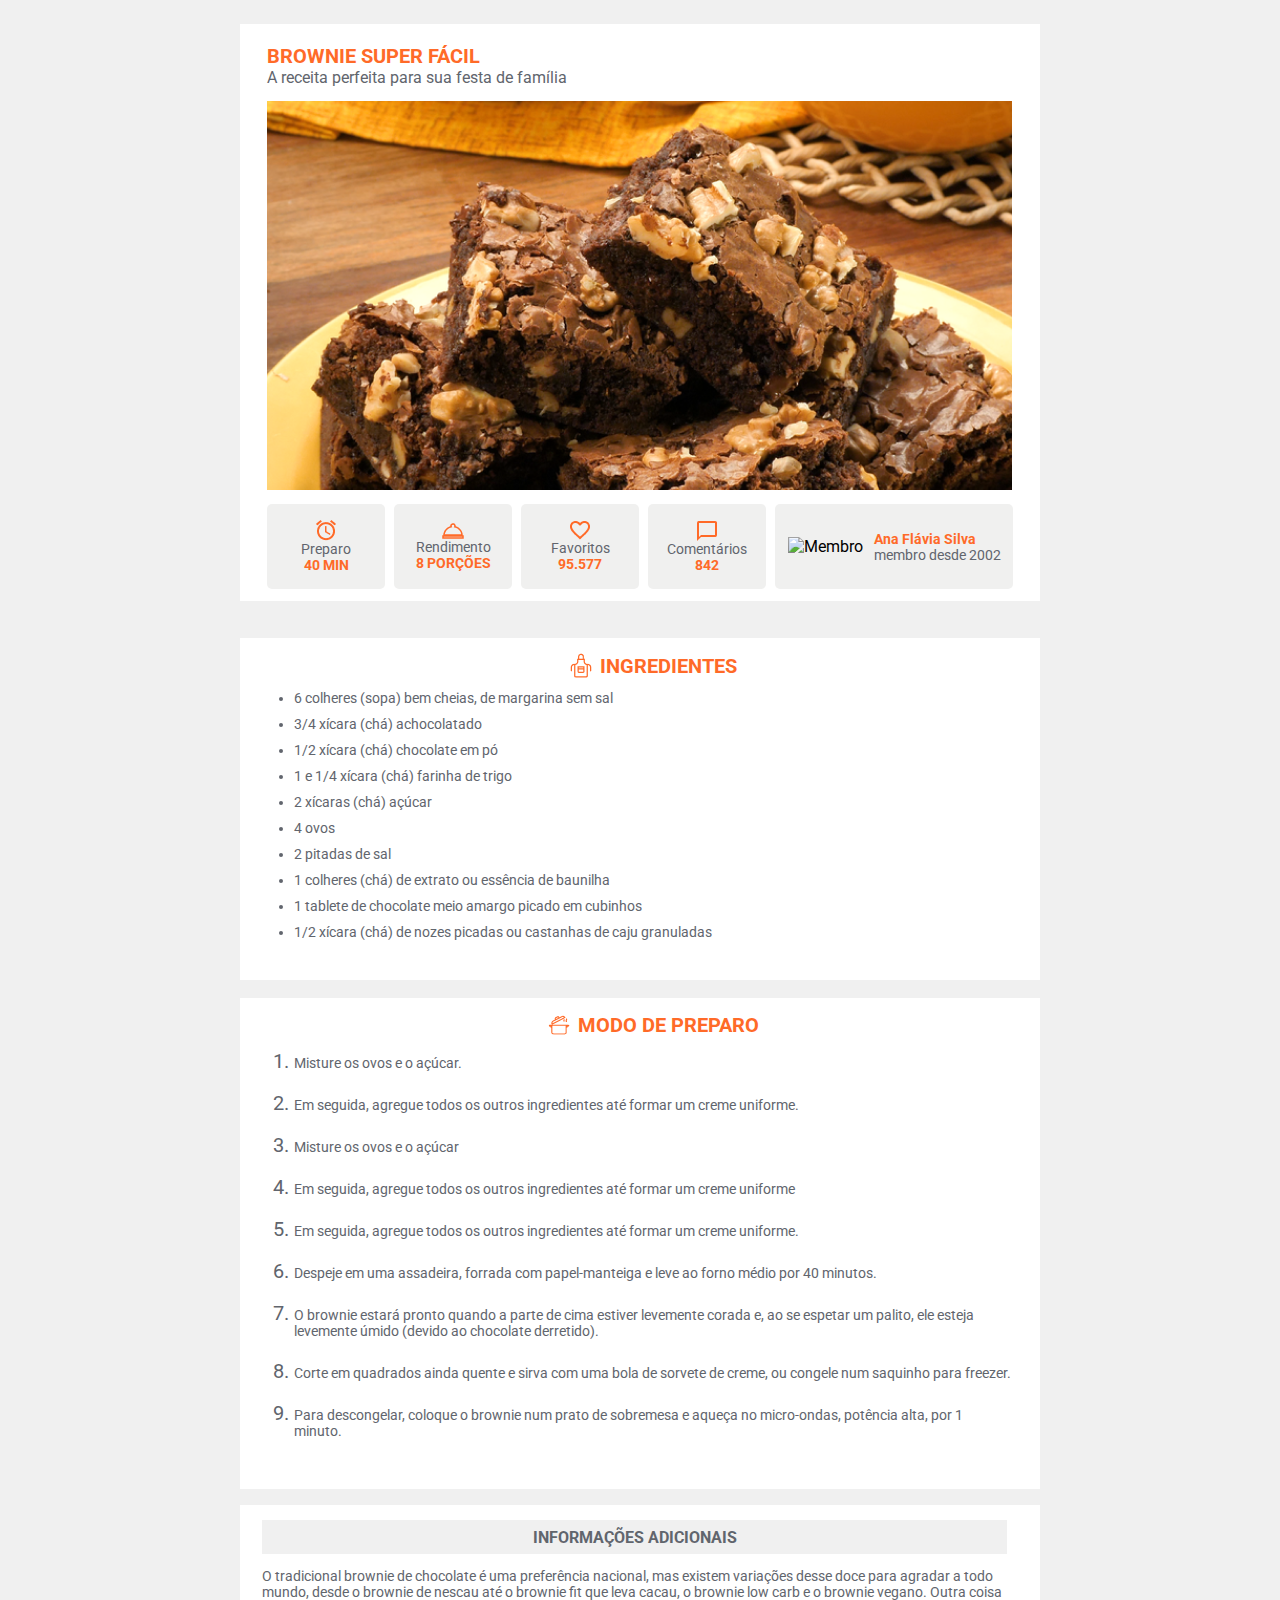
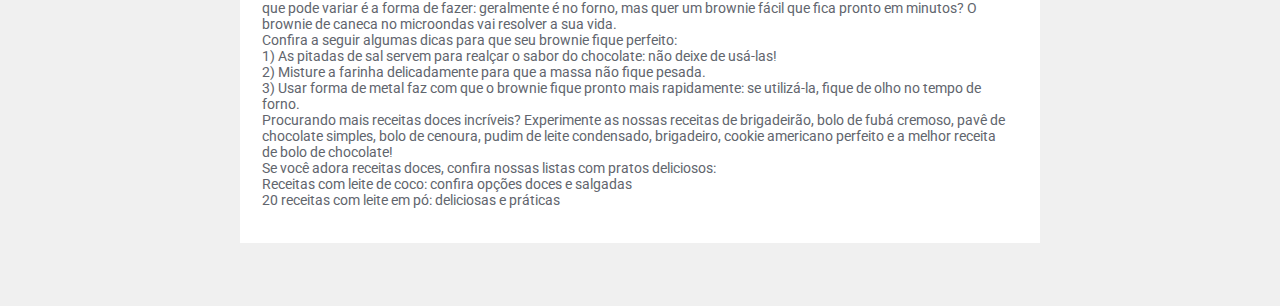
==== index.html @ 853a0790 "'ajustando-para-git'" ====
<!DOCTYPE html>
<html lang="pt-BR">

<head>
    <link href="https://fonts.googleapis.com/css2?family=Roboto:wght@400;700&display=swap" rel="stylesheet">
    <link rel="stylesheet" href="/css/aula-1.css">
</head>

<body id="receita">

    <div class="topo box">

        <div class="titulo">
            <h1 id="title">Brownie Super Fácil</h1>
            <h2 id="subtitulo">A receita perfeita para sua festa de família</h2>
            <img src="/img/Foto-Brownie.png" alt="Brownie">
        </div>

        <div class="topo-linha">

            <div class="alarme-topo-linha mini-box">
                <img src="/img/alarm.png" alt="alarme">
                <span>Preparo<span>40 min</span></span>
            </div>

            <div class="servico-topo-linha mini-box">
                <img src="/img/room_service.png" alt="serviço de quarto">
                <span>Rendimento<span>8 porções</span></span>
            </div>

            <div class="favorito-topo-linha mini-box">
                <img src="/img/favorite_border.png" alt="favorito">
                <span>Favoritos<span>95.577</span></span>
            </div>

            <div class="chat-topo-linha mini-box">
                <img src="/img/chat_bubble_outline.png" alt="Chat">
                <span>Comentários<span>842</span></span>
            </div>

            <div class="membro-topo-linha mini-box-login">
                <img src="/img/foto.png" alt="Membro">
                <span class="nome">Ana Flávia Silva<span class="membro">membro desde 2002</span></span>
            </div>

        </div>
    </div>

    <div class="ingredientes box">
        <div class="titulo-ingredientes">
            <img src="/img/Avental.png" alt="Avental">
            <h3>Ingredientes</h3>
        </div>
        <ul>
            <li>6 colheres (sopa) bem cheias, de margarina sem sal</li>
            <li>3/4 xícara (chá) achocolatado</li>
            <li>1/2 xícara (chá) chocolate em pó</li>
            <li>1 e 1/4 xícara (chá) farinha de trigo</li>
            <li>2 xícaras (chá) açúcar</li>
            <li>4 ovos</li>
            <li>2 pitadas de sal</li>
            <li>1 colheres (chá) de extrato ou essência de baunilha</li>
            <li>1 tablete de chocolate meio amargo picado em cubinhos</li>
            <li>1/2 xícara (chá) de nozes picadas ou castanhas de caju granuladas</li>
        </ul>
    </div>

    <div class="modo-preparo box">
        <div class="titulo-modo-preparo">
            <img src="/img/Panela.png" alt="Avental">
            <h3>Modo de preparo</h3>
        </div>
        <ol>
            <li>Misture os ovos e o açúcar.</li>
            <li>Em seguida, agregue todos os outros ingredientes até formar um creme uniforme.</li>
            <li>Misture os ovos e o açúcar</li>
            <li>Em seguida, agregue todos os outros ingredientes até formar um creme uniforme</li>
            <li>Em seguida, agregue todos os outros ingredientes até formar um creme uniforme.</li>
            <li>Despeje em uma assadeira, forrada com papel-manteiga e leve ao forno médio por 40 minutos.</li>
            <li>O brownie estará pronto quando a parte de cima estiver levemente corada e, ao se espetar um palito, ele
                esteja
                levemente úmido (devido ao chocolate derretido).</li>
            <li>Corte em quadrados ainda quente e sirva com uma bola de sorvete de creme, ou congele num saquinho para
                freezer.</li>
            <li>Para descongelar, coloque o brownie num prato de sobremesa e aqueça no micro-ondas, potência alta, por 1
                minuto.</li>
        </ol>
    </div>


    <div class="info-add box">
        <h3>Informações Adicionais</h3>
        <p>O tradicional brownie de chocolate é uma preferência nacional, mas existem variações desse doce para agradar
            a
            todo mundo, desde o brownie de nescau até o brownie fit que leva cacau, o brownie low carb e o brownie
            vegano.
            Outra coisa que pode variar é a forma de fazer: geralmente é no forno, mas quer um brownie fácil que fica
            pronto
            em minutos? O brownie de caneca no microondas vai resolver a sua vida.
            <br>
            Confira a seguir algumas dicas para que seu brownie fique perfeito:
            <br>
            1) As pitadas de sal servem para realçar o sabor do chocolate: não deixe de usá-las!
            <br>
            2) Misture a farinha delicadamente para que a massa não fique pesada.
            <br>
            3) Usar forma de metal faz com que o brownie fique pronto mais rapidamente: se utilizá-la, fique de olho no
            tempo de forno.
            <br>
            Procurando mais receitas doces incríveis? Experimente as nossas receitas de brigadeirão, bolo de fubá
            cremoso,
            pavê de chocolate simples, bolo de cenoura, pudim de leite condensado, brigadeiro, cookie americano perfeito
            e a
            melhor receita de bolo de chocolate!
            <br>
            Se você adora receitas doces, confira nossas listas com pratos deliciosos:
            <br>
            Receitas com leite de coco: confira opções doces e salgadas
            <br>
            20 receitas com leite em pó: deliciosas e práticas
        </p>
    </div>
</body>
</html>
---- css/aula-1.css ----
body#receita {
    background-color: #F0F0F0;
}

* {
    font-weight: 400;
    box-sizing: border-box;
    font-family: roboto;
}

h1,
h2,
h3 {
    margin: 0;
}

ul,
ol {
    margin: 0;
    padding: 0;
}

.box {
    background-color: #FFFFFF;
    width: 100%;
}

#receita {
    display: flex;
    align-items: center;
    justify-content: center;
    flex-direction: column;
    max-width: 800px;
    margin: 0 auto;
}

.titulo {
    margin-bottom: 10px;
}

.titulo img {
    max-width: 100% !important;
    height: auto;
}

h1#title {
    color: #FF6A28;
    font-weight: 700;
    text-transform: uppercase;
    font-size: 20px;
    font-family: roboto;
}

h2#subtitulo {
    font-size: 16px;
    font-weight: 400;
    color: #61656D;
    font-family: roboto;
    margin-bottom: 14px;
}

.topo {
    padding-top: 20px;
    padding-left: 27px;
    padding-right: 27px;
    padding-bottom: 12px;
    margin-bottom: 37px;
    margin-top: 24px;
}

.topo-linha {
    display: flex;
    align-items: center;
    justify-content: space-between;
    flex-direction: row;
}

.ingredientes,
.modo-preparo {

    padding-left: 54px;
    padding-right: 27px;
    padding-top: 15px;
    padding-bottom: 30px;
}

.mini-box {
    display: flex;
    align-items: center;
    justify-content: center;
    flex-direction: column;
    max-width: 118px;
    width: 100%;
    max-height: 85px;
    height: 85px;
    background-color: #f0f0ef;
    border-radius: 5px;
}

.mini-box-login {
    display: flex;
    align-items: center;
    justify-content: center;
    flex-direction: row;
    max-width: 238px;
    width: 100% !Important;
    max-height: 85px;
    height: 85px;
    background-color: #f0f0ef;
    border-radius: 5px;
}

.mini-box span {
    display: block;
    text-align: -webkit-center;
    font-size: 14px;
    color: #61656D;
}

.membro-topo-linha.mini-box-login span {
    display: block;
    font-size: 14px;
}

.mini-box-login .nome {
    color: #FF6A28;
}

.mini-box-login .membro {
    color: #61656D;
}

.membro-topo-linha.mini-box-login img {
    margin-right: 11px;
}

.titulo-ingredientes {

    display: flex;
    align-items: center;
    justify-content: center;
    margin-bottom: 12px;

}

.titulo-ingredientes img {

    margin-right: 8px;

}

.titulo-ingredientes h3 {
    font-size: 20px;
    font-weight: 700;
    color: #FF6A28;
    text-transform: uppercase;
}

.ingredientes ul li {
    margin-bottom: 10px;
    font-size: 14px;
    color: #61656D;
}

.modo-preparo ol li {
    margin-bottom: 20px;
    font-size: 14px;
    color: #61656D;
}

.ingredientes {
    margin-bottom: 18px;
}

.titulo-modo-preparo {
    display: flex;
    align-items: center;
    justify-content: center;
    margin-bottom: 12px;
}

.titulo-modo-preparo h3 {
    font-size: 20px;
    font-weight: 700;
    color: #FF6A28;
    text-transform: uppercase;
}

.titulo-modo-preparo img {
    margin-right: 8px;
}

.modo-preparo ol {
    display: flex;
    justify-content: center;
    flex-direction: column;
}

.modo-preparo ol li::marker {
    font-size: 20px;
}

.modo-preparo {
    margin-bottom: 16px;
}

.info-add {

    padding-left: 22px;
    padding-right: 33px;
    padding-top: 15px;
    padding-bottom: 21px;
    margin-bottom: 63px;

}

.info-add h3 {
    background-color: #F0F0F0;
    display: flex;
    align-items: center;
    justify-content: center;
    height: 34px;
    color: #61656D;
    text-transform: uppercase;
    font-size: 16px;
    font-weight: 700;
}

.info-add p{

    color: #61656D;
    font-size: 14px;

}

.mini-box span span {
    color: #FF6A28;
    font-weight: 700;
    text-transform: uppercase;
}

.mini-box-login span.nome {
    font-weight: 700;
}
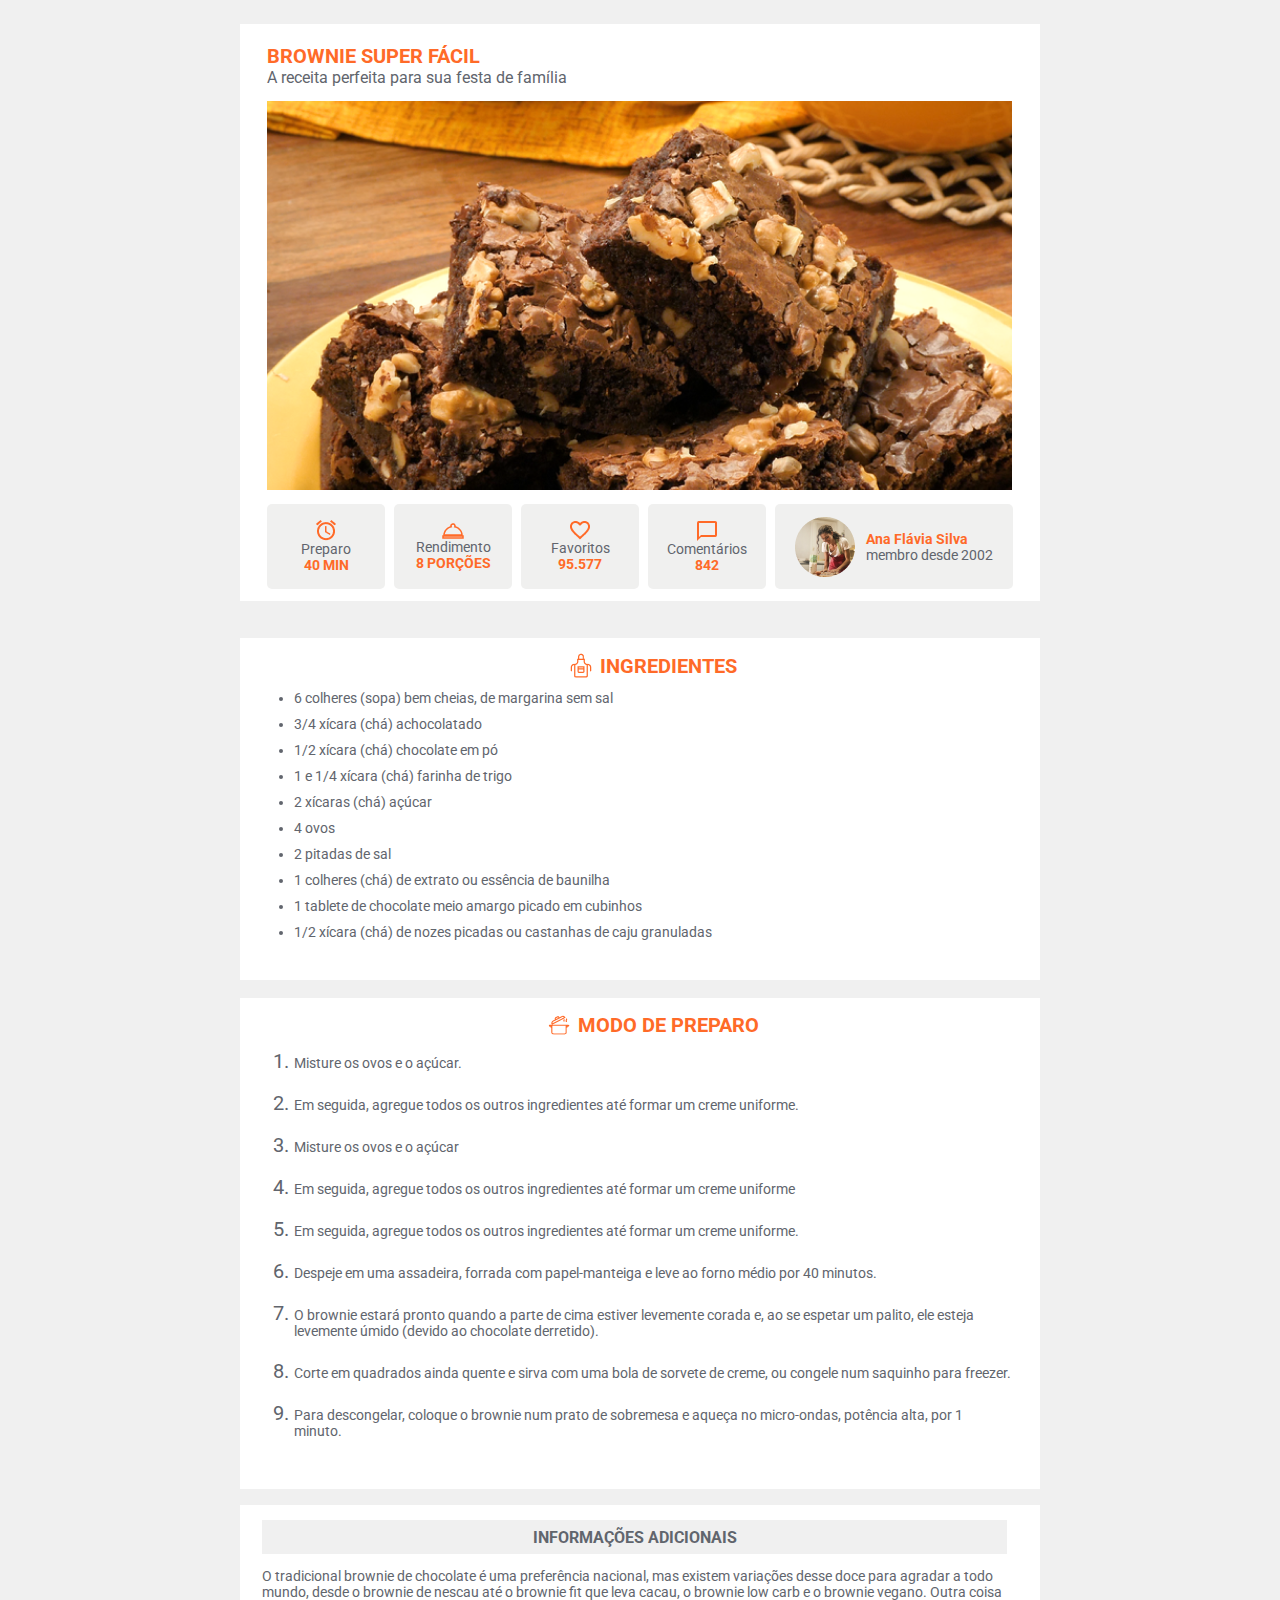
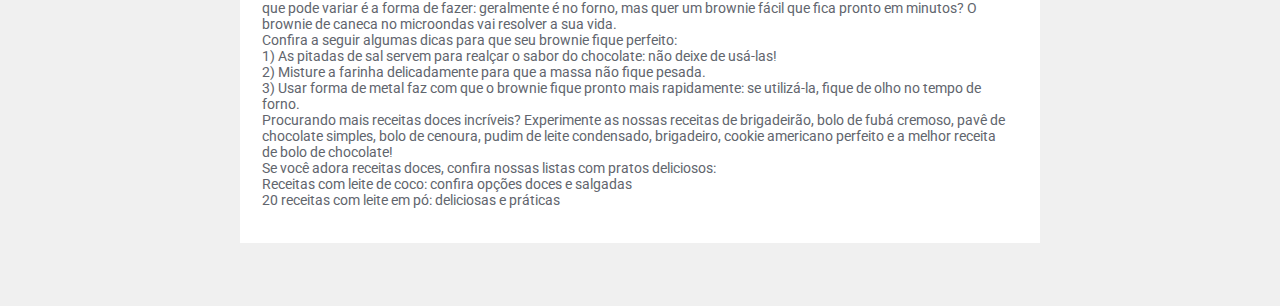
==== commit d0893162: "'versao-3.0'" ====
--- a/index.html
+++ b/index.html
@@ -3,7 +3,7 @@
 
 <head>
     <link href="https://fonts.googleapis.com/css2?family=Roboto:wght@400;700&display=swap" rel="stylesheet">
-    <link rel="stylesheet" href="/css/aula-1.css">
+    <link rel="stylesheet" href="./css/aula-1.css">
 </head>
 
 <body id="receita">
@@ -13,33 +13,33 @@
         <div class="titulo">
             <h1 id="title">Brownie Super Fácil</h1>
             <h2 id="subtitulo">A receita perfeita para sua festa de família</h2>
-            <img src="/img/Foto-Brownie.png" alt="Brownie">
+            <img src="./img/Foto-Brownie.png" alt="Brownie">
         </div>
 
         <div class="topo-linha">
 
             <div class="alarme-topo-linha mini-box">
-                <img src="/img/alarm.png" alt="alarme">
+                <img src="./img/alarm.png" alt="alarme">
                 <span>Preparo<span>40 min</span></span>
             </div>
 
             <div class="servico-topo-linha mini-box">
-                <img src="/img/room_service.png" alt="serviço de quarto">
+                <img src="./img/room_service.png" alt="serviço de quarto">
                 <span>Rendimento<span>8 porções</span></span>
             </div>
 
             <div class="favorito-topo-linha mini-box">
-                <img src="/img/favorite_border.png" alt="favorito">
+                <img src="./img/favorite_border.png" alt="favorito">
                 <span>Favoritos<span>95.577</span></span>
             </div>
 
             <div class="chat-topo-linha mini-box">
-                <img src="/img/chat_bubble_outline.png" alt="Chat">
+                <img src="./img/chat_bubble_outline.png" alt="Chat">
                 <span>Comentários<span>842</span></span>
             </div>
 
             <div class="membro-topo-linha mini-box-login">
-                <img src="/img/foto.png" alt="Membro">
+                <img src="./img/Foto.png" alt="Membro">
                 <span class="nome">Ana Flávia Silva<span class="membro">membro desde 2002</span></span>
             </div>
 
@@ -48,7 +48,7 @@
 
     <div class="ingredientes box">
         <div class="titulo-ingredientes">
-            <img src="/img/Avental.png" alt="Avental">
+            <img src="./img/Avental.png" alt="Avental">
             <h3>Ingredientes</h3>
         </div>
         <ul>
@@ -67,7 +67,7 @@
 
     <div class="modo-preparo box">
         <div class="titulo-modo-preparo">
-            <img src="/img/Panela.png" alt="Avental">
+            <img src="./img/Panela.png" alt="Avental">
             <h3>Modo de preparo</h3>
         </div>
         <ol>
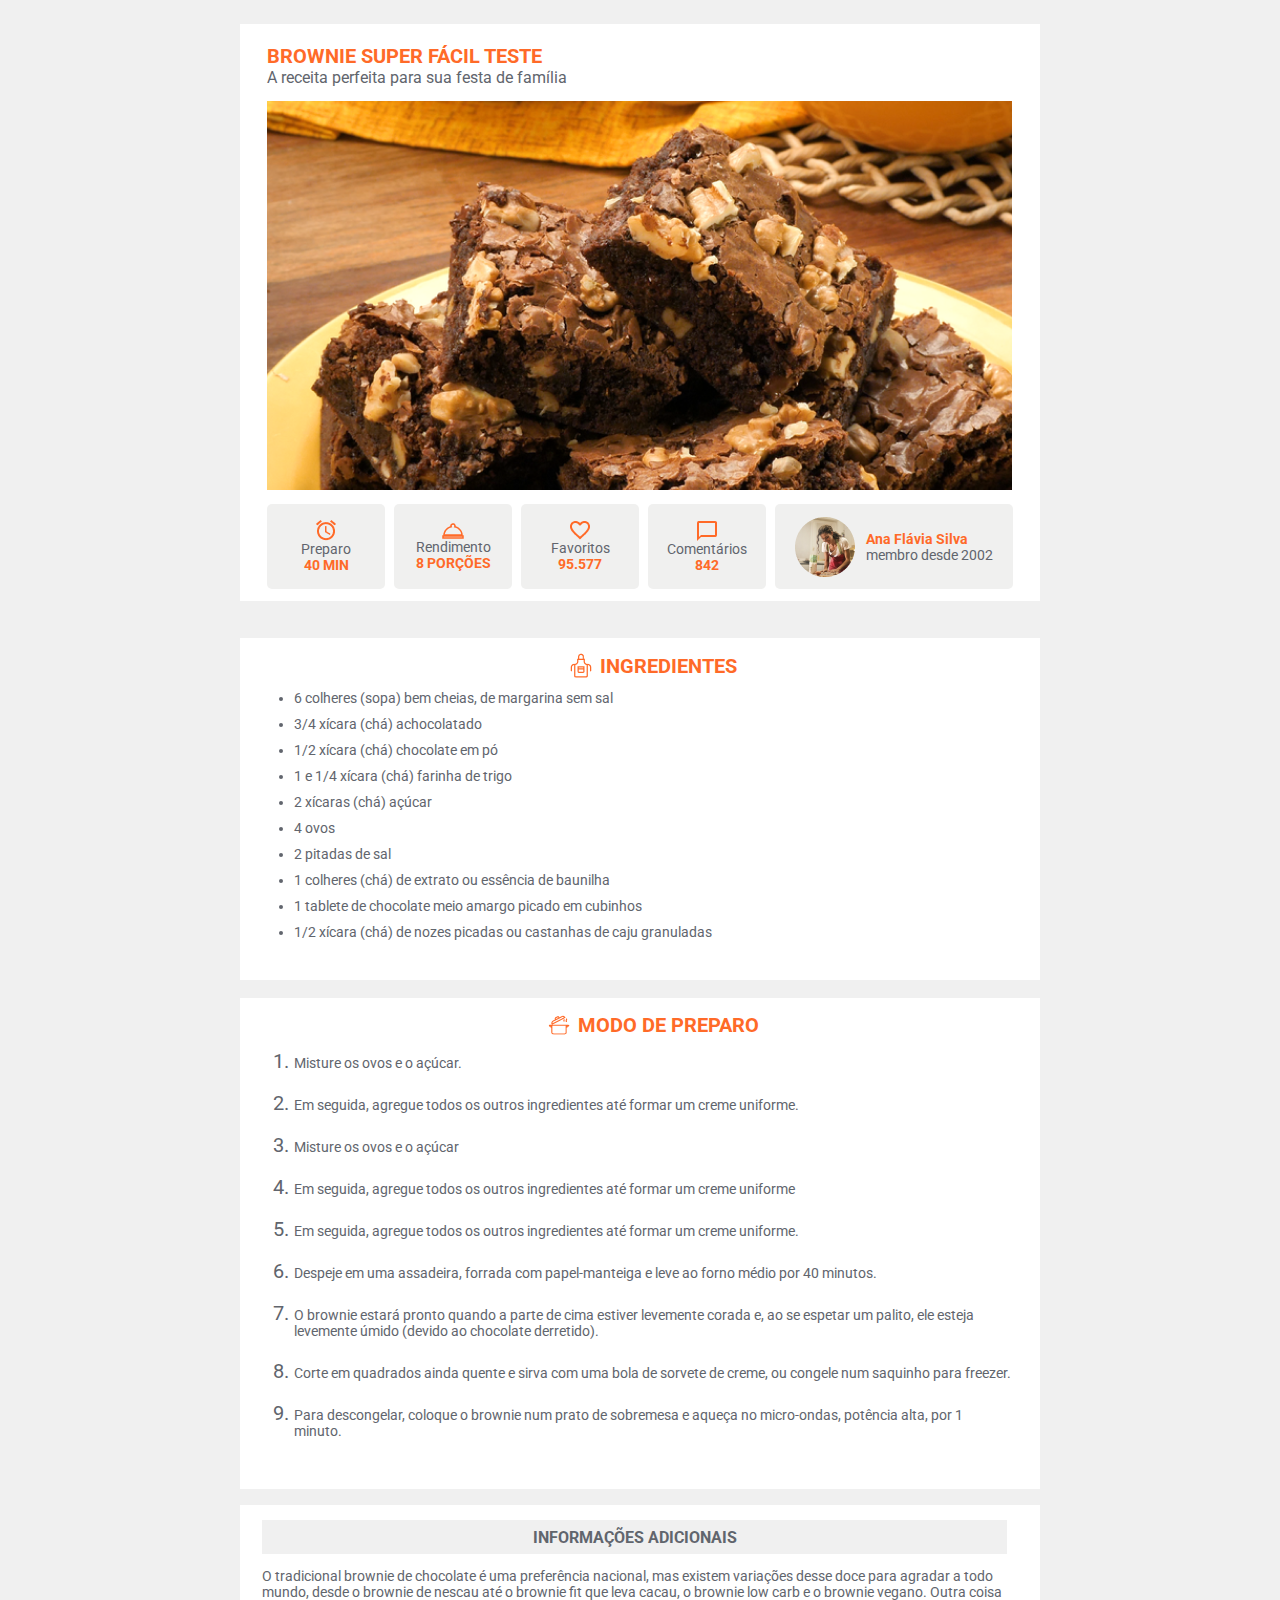
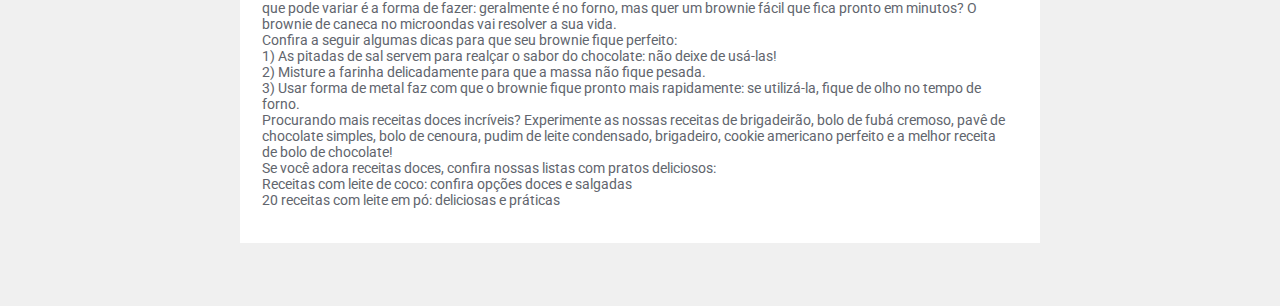
==== commit 982c1d40: "first commit" ====
--- a/index.html
+++ b/index.html
@@ -11,7 +11,7 @@
     <div class="topo box">
 
         <div class="titulo">
-            <h1 id="title">Brownie Super Fácil</h1>
+            <h1 id="title">Brownie Super Fácil teste</h1>
             <h2 id="subtitulo">A receita perfeita para sua festa de família</h2>
             <img src="./img/Foto-Brownie.png" alt="Brownie">
         </div>
